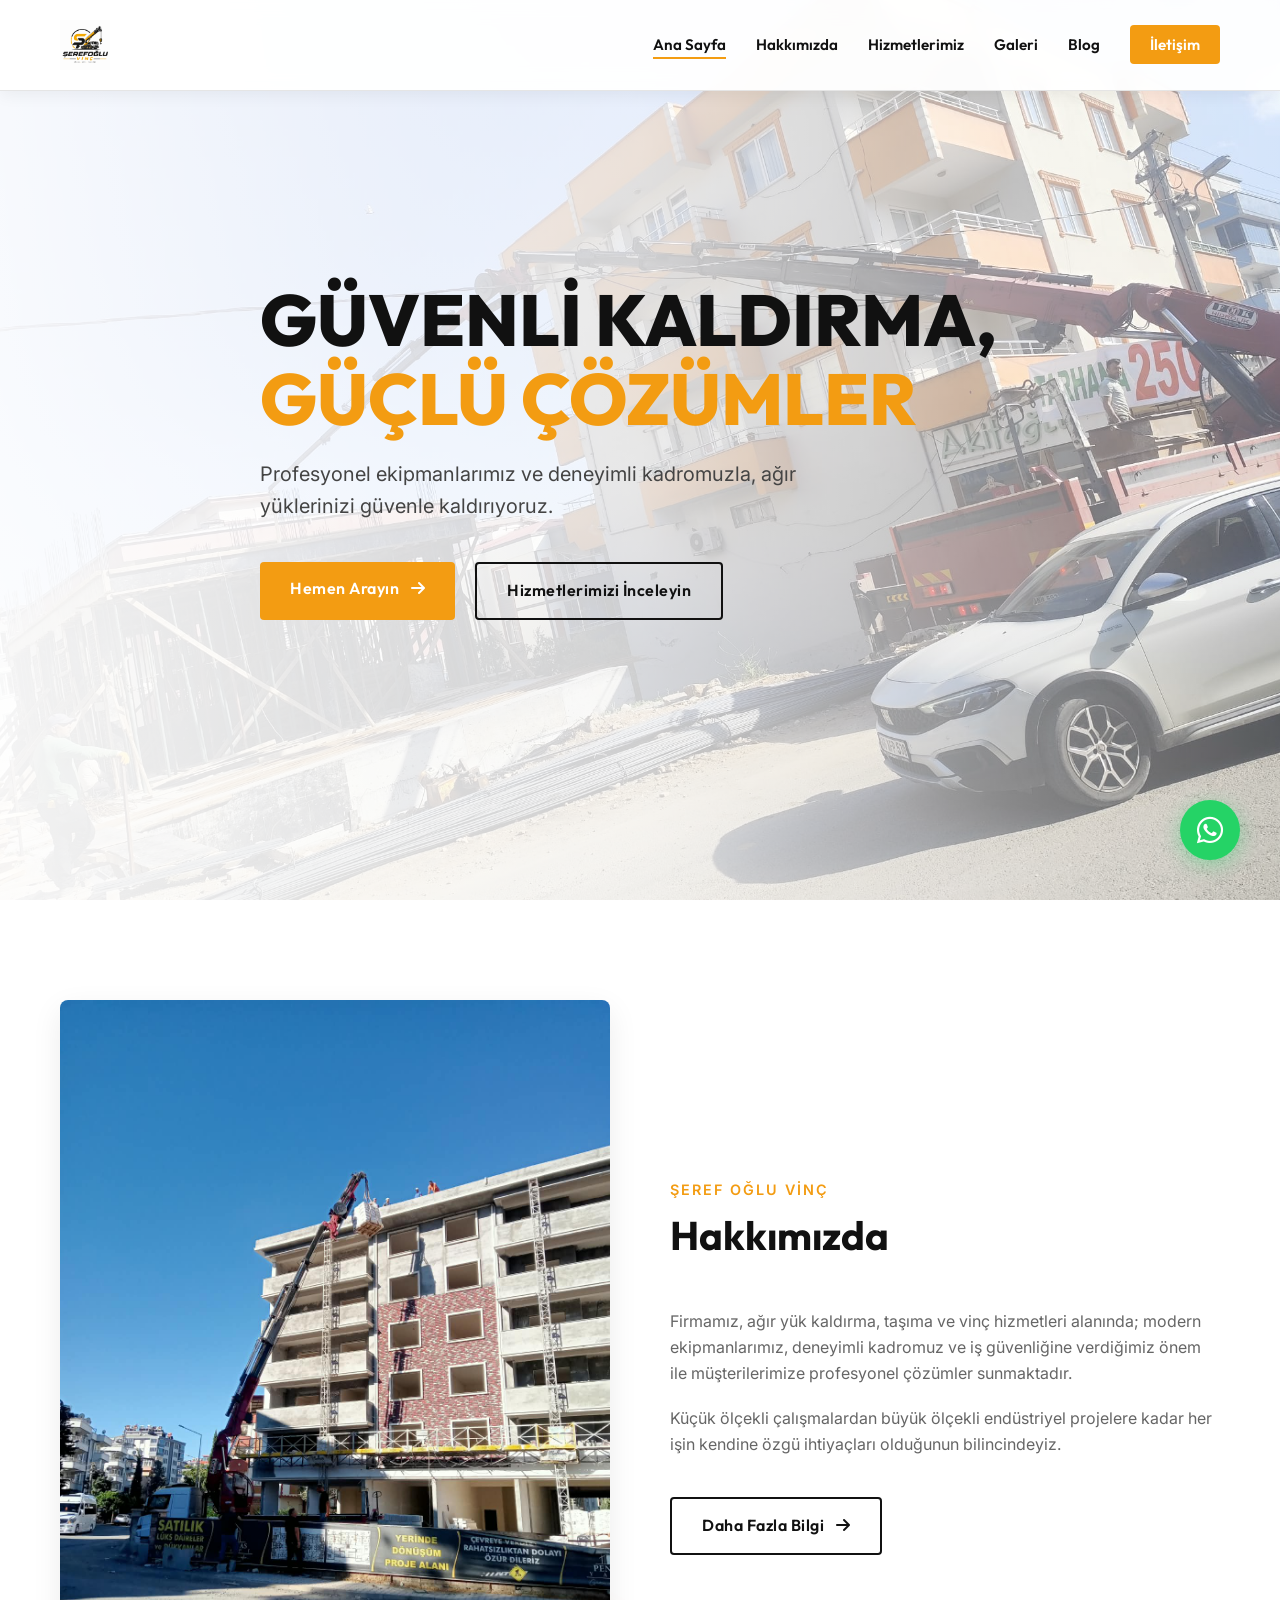
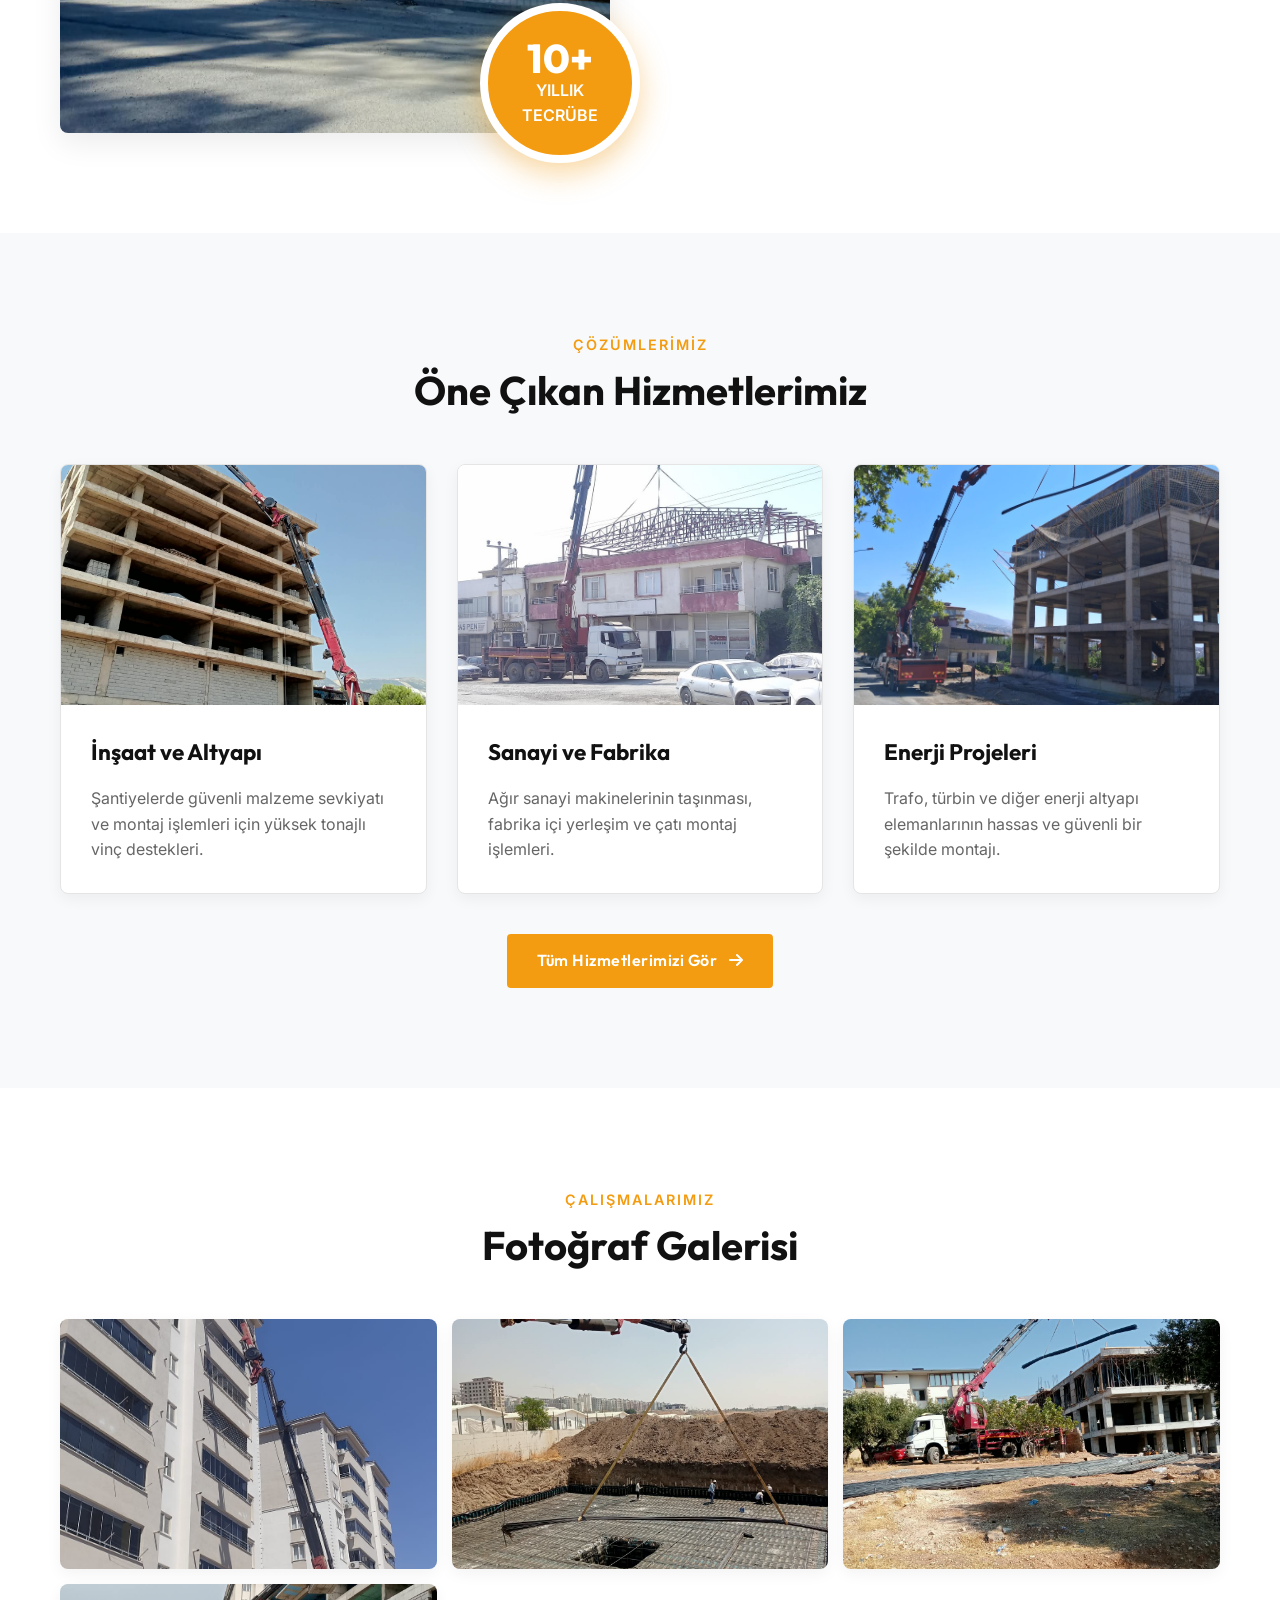
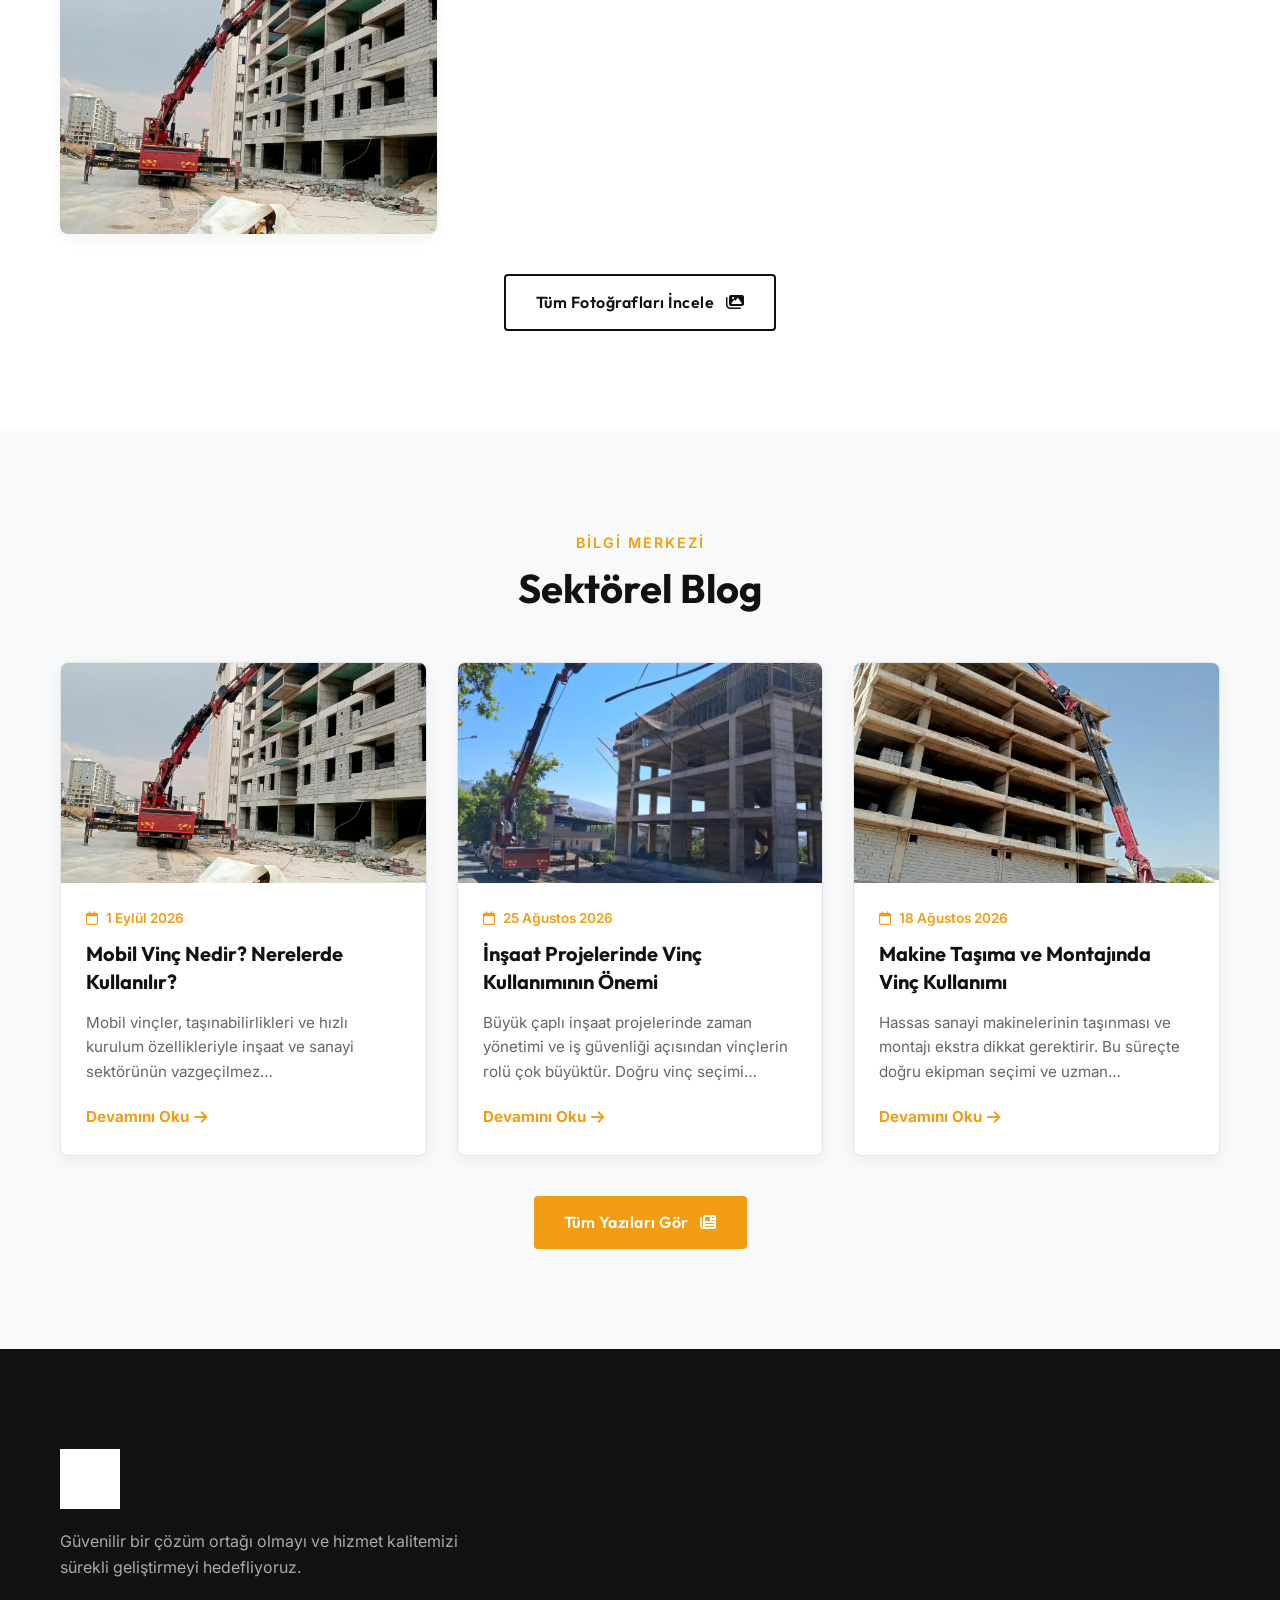
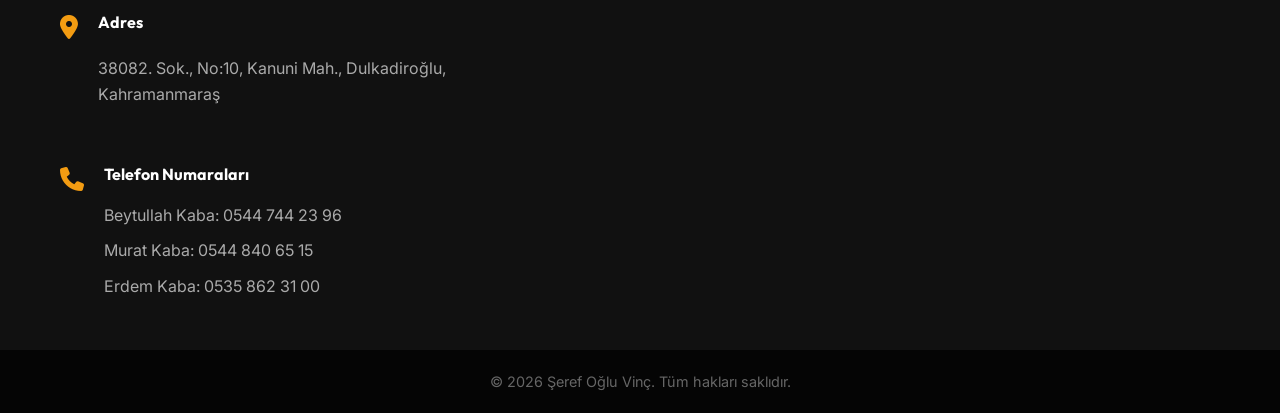
==== index.html @ 1ce7e5e0 "İlk sürüm: Şeref Oğlu Vinç Web Sitesi - Çoklu sayfa, beyaz tema" ====
<!DOCTYPE html>
<html lang="tr">
<head>
    <meta charset="UTF-8">
    <meta name="viewport" content="width=device-width, initial-scale=1.0">
    <title>Şeref Oğlu Vinç | Güvenli Kaldırma, Güçlü Çözümler</title>
    <meta name="description" content="Şeref Oğlu Vinç - Kahramanmaraş'ta profesyonel ağır yük kaldırma, taşıma ve vinç hizmetleri. İş güvenliği odaklı güçlü çözümler.">
    <link rel="icon" type="image/png" href="assets/images/ChatGPT Image 1 Eyl 2026 13_11_20.png">
    
    <!-- Google Fonts -->
    <link rel="preconnect" href="https://fonts.googleapis.com">
    <link rel="preconnect" href="https://fonts.gstatic.com" crossorigin>
    <link href="https://fonts.googleapis.com/css2?family=Inter:wght@300;400;600;700&family=Outfit:wght@400;700;800&display=swap" rel="stylesheet">
    
    <!-- FontAwesome -->
    <link rel="stylesheet" href="https://cdnjs.cloudflare.com/ajax/libs/font-awesome/6.4.0/css/all.min.css">
    
    <!-- Custom CSS -->
    <link rel="stylesheet" href="css/style.css">
</head>
<body>

    <!-- Header / Navbar -->
    <header class="header" id="header">
        <div class="container nav-container">
            <a href="index.html" class="logo">
                <img src="assets/images/ChatGPT Image 1 Eyl 2026 13_11_20.png" alt="Şeref Oğlu Vinç Logo">
            </a>
            <button class="mobile-toggle" id="mobile-toggle">
                <i class="fa-solid fa-bars"></i>
            </button>
            <nav class="nav-menu" id="nav-menu">
                <ul>
                    <li><a href="index.html" class="nav-link active">Ana Sayfa</a></li>
                    <li><a href="hakkimizda.html" class="nav-link">Hakkımızda</a></li>
                    <li><a href="hizmetlerimiz.html" class="nav-link">Hizmetlerimiz</a></li>
                    <li><a href="galeri.html" class="nav-link">Galeri</a></li>
                    <li><a href="blog.html" class="nav-link">Blog</a></li>
                    <li><a href="#contact" class="nav-link btn-contact">İletişim</a></li>
                </ul>
            </nav>
        </div>
    </header>

    <!-- Hero Section -->
    <section class="hero" id="hero">
        <div class="hero-bg"></div>
        <div class="hero-overlay"></div>
        <div class="container hero-content">
            <h1 class="animate-up">Güvenli Kaldırma, <br><span class="text-accent">Güçlü Çözümler</span></h1>
            <p class="animate-up delay-1">Profesyonel ekipmanlarımız ve deneyimli kadromuzla, ağır yüklerinizi güvenle kaldırıyoruz.</p>
            <div class="hero-buttons animate-up delay-2">
                <a href="#contact" class="btn btn-primary">Hemen Arayın <i class="fa-solid fa-arrow-right"></i></a>
                <a href="hizmetlerimiz.html" class="btn btn-secondary">Hizmetlerimizi İnceleyin</a>
            </div>
        </div>
    </section>

    <!-- About Section (Snippet) -->
    <section class="about section" id="about">
        <div class="container">
            <div class="about-grid">
                <div class="about-image-wrapper fade-in-left">
                    <img src="assets/images/WhatsApp Image 2026-09-01 at 13.15.07 (1).jpeg" alt="Vinç Çalışması" class="about-img">
                    <div class="experience-badge">
                        <span class="number">10+</span>
                        <span class="text">Yıllık<br>Tecrübe</span>
                    </div>
                </div>
                <div class="about-text fade-in-right">
                    <div class="section-header">
                        <span class="subtitle">ŞEREF OĞLU VİNÇ</span>
                        <h2>Hakkımızda</h2>
                    </div>
                    <p>Firmamız, ağır yük kaldırma, taşıma ve vinç hizmetleri alanında; modern ekipmanlarımız, deneyimli kadromuz ve iş güvenliğine verdiğimiz önem ile müşterilerimize profesyonel çözümler sunmaktadır.</p>
                    <p>Küçük ölçekli çalışmalardan büyük ölçekli endüstriyel projelere kadar her işin kendine özgü ihtiyaçları olduğunun bilincindeyiz.</p>
                    <a href="hakkimizda.html" class="btn btn-secondary" style="margin-top: 20px;">Daha Fazla Bilgi <i class="fa-solid fa-arrow-right"></i></a>
                </div>
            </div>
        </div>
    </section>

    <!-- Services Section (Snippet) -->
    <section class="services section bg-light-alt" id="services">
        <div class="container">
            <div class="section-header center">
                <span class="subtitle">ÇÖZÜMLERİMİZ</span>
                <h2>Öne Çıkan Hizmetlerimiz</h2>
            </div>
            <div class="services-grid">
                <!-- Service 1 -->
                <div class="service-card">
                    <div class="service-img">
                        <img src="assets/images/WhatsApp Image 2026-09-01 at 13.15.07.jpeg" alt="İnşaat Hizmetleri">
                    </div>
                    <div class="service-content">
                        <h3>İnşaat ve Altyapı</h3>
                        <p>Şantiyelerde güvenli malzeme sevkiyatı ve montaj işlemleri için yüksek tonajlı vinç destekleri.</p>
                    </div>
                </div>
                <!-- Service 2 -->
                <div class="service-card">
                    <div class="service-img">
                        <img src="assets/images/d65ca33d-8e15-410e-8d87-39fa35b7569e.jpg" alt="Sanayi">
                    </div>
                    <div class="service-content">
                        <h3>Sanayi ve Fabrika</h3>
                        <p>Ağır sanayi makinelerinin taşınması, fabrika içi yerleşim ve çatı montaj işlemleri.</p>
                    </div>
                </div>
                <!-- Service 3 -->
                <div class="service-card">
                    <div class="service-img">
                        <img src="assets/images/a5016969-7ba6-4caa-bdf1-477626337e71.jpg" alt="Enerji Projeleri">
                    </div>
                    <div class="service-content">
                        <h3>Enerji Projeleri</h3>
                        <p>Trafo, türbin ve diğer enerji altyapı elemanlarının hassas ve güvenli bir şekilde montajı.</p>
                    </div>
                </div>
            </div>
            <div style="text-align: center; margin-top: 40px;">
                <a href="hizmetlerimiz.html" class="btn btn-primary">Tüm Hizmetlerimizi Gör <i class="fa-solid fa-arrow-right"></i></a>
            </div>
        </div>
    </section>

    <!-- Gallery Section (Snippet) -->
    <section class="gallery section" id="gallery">
        <div class="container">
            <div class="section-header center">
                <span class="subtitle">ÇALIŞMALARIMIZ</span>
                <h2>Fotoğraf Galerisi</h2>
            </div>
            <div class="gallery-grid" id="gallery-grid">
                <!-- 4 Images injected via JS -->
            </div>
            <div style="text-align: center; margin-top: 40px;">
                <a href="galeri.html" class="btn btn-secondary">Tüm Fotoğrafları İncele <i class="fa-solid fa-images"></i></a>
            </div>
        </div>
    </section>

    <!-- Blog Section (Snippet) -->
    <section class="blog section bg-light-alt" id="blog">
        <div class="container">
            <div class="section-header center">
                <span class="subtitle">BİLGİ MERKEZİ</span>
                <h2>Sektörel Blog</h2>
            </div>
            <div class="blog-grid" id="blog-grid">
                <!-- 3 Blog posts injected via JS -->
            </div>
            <div style="text-align: center; margin-top: 40px;">
                <a href="blog.html" class="btn btn-primary">Tüm Yazıları Gör <i class="fa-solid fa-newspaper"></i></a>
            </div>
        </div>
    </section>

    <!-- Contact & Footer -->
    <footer class="footer section" id="contact">
        <div class="container">
            <div class="footer-grid">
                <!-- Info -->
                <div class="footer-info">
                    <div class="footer-logo">
                        <img src="assets/images/ChatGPT Image 1 Eyl 2026 13_11_20.png" alt="Şeref Oğlu Vinç">
                    </div>
                    <p>Güvenilir bir çözüm ortağı olmayı ve hizmet kalitemizi sürekli geliştirmeyi hedefliyoruz.</p>
                    
                    <div class="contact-details">
                        <div class="contact-item">
                            <i class="fa-solid fa-location-dot"></i>
                            <div>
                                <h4>Adres</h4>
                                <p>38082. Sok., No:10, Kanuni Mah., Dulkadiroğlu, Kahramanmaraş</p>
                            </div>
                        </div>
                        <div class="contact-item">
                            <i class="fa-solid fa-phone"></i>
                            <div class="phones">
                                <h4>Telefon Numaraları</h4>
                                <a href="tel:+905447442396">Beytullah Kaba: 0544 744 23 96</a>
                                <a href="tel:+905448406515">Murat Kaba: 0544 840 65 15</a>
                                <a href="tel:+905358623100">Erdem Kaba: 0535 862 31 00</a>
                            </div>
                        </div>
                    </div>
                </div>

                <!-- Map -->
                <div class="footer-map">
                    <iframe 
                        src="https://www.google.com/maps/embed?pb=!1m18!1m12!1m3!1d3184.8875567702816!2d36.9602484!3d37.5878499!2m3!1f0!2f0!3f0!3m2!1i1024!2i768!4f13.1!3m3!1m2!1s0x152ddd672c730dc9%3A0x6e768393fa110756!2sKanuni%2C%2038082.%20Sk.%20No%3A10%2C%2046040%20Kahramanmara%C5%9F%20Merkez%2FKahramanmara%C5%9F!5e0!3m2!1str!2str!4v1693570000000!5m2!1str!2str" 
                        width="100%" 
                        height="300" 
                        style="border:0;" 
                        allowfullscreen="" 
                        loading="lazy" 
                        referrerpolicy="no-referrer-when-downgrade">
                    </iframe>
                </div>
            </div>
        </div>
        <div class="footer-bottom">
            <div class="container">
                <p>&copy; 2026 Şeref Oğlu Vinç. Tüm hakları saklıdır.</p>
            </div>
        </div>
    </footer>

    <!-- Fixed WhatsApp Button -->
    <a href="https://wa.me/905447442396" target="_blank" class="whatsapp-float" title="WhatsApp'tan Ulaşın">
        <i class="fa-brands fa-whatsapp"></i>
    </a>

    <!-- Lightbox Modal -->
    <div id="lightbox" class="lightbox">
        <span class="close-lightbox">&times;</span>
        <img class="lightbox-content" id="lightbox-img">
    </div>

    <script src="js/main.js"></script>
</body>
</html>
---- css/style.css ----
/* ==========================================================================
   CSS Variables & Global Settings (Light Theme)
   ========================================================================== */
:root {
    --primary-color: #f39c12; /* Construction Yellow */
    --primary-hover: #e67e22;
    --secondary-color: #333333;
    --bg-light: #ffffff;
    --bg-light-alt: #f8f9fa;
    --bg-card: #ffffff;
    --text-main: #333333;
    --text-muted: #666666;
    --border-color: #e5e5e5;
    --font-sans: 'Inter', sans-serif;
    --font-heading: 'Outfit', sans-serif;
    --transition: all 0.3s ease-in-out;
    --shadow-sm: 0 5px 15px rgba(0,0,0,0.05);
    --shadow-md: 0 10px 30px rgba(0,0,0,0.08);
}

html {
    scroll-behavior: smooth;
}

* {
    margin: 0;
    padding: 0;
    box-sizing: border-box;
}

body {
    font-family: var(--font-sans);
    background-color: var(--bg-light);
    color: var(--text-main);
    line-height: 1.6;
    overflow-x: hidden;
}

.container {
    width: 100%;
    max-width: 1200px;
    margin: 0 auto;
    padding: 0 20px;
}

a {
    text-decoration: none;
    color: inherit;
    transition: var(--transition);
}

ul {
    list-style: none;
}

img {
    max-width: 100%;
    display: block;
}

.section {
    padding: 100px 0;
}

.bg-light-alt {
    background-color: var(--bg-light-alt);
}

.text-accent {
    color: var(--primary-color);
}

.section-header {
    margin-bottom: 50px;
}

.section-header.center {
    text-align: center;
}

.section-header .subtitle {
    display: block;
    color: var(--primary-color);
    font-weight: 600;
    font-size: 0.9rem;
    letter-spacing: 2px;
    text-transform: uppercase;
    margin-bottom: 10px;
}

.section-header h2 {
    font-family: var(--font-heading);
    font-size: 2.5rem;
    font-weight: 700;
    line-height: 1.2;
    color: #111;
}

.section-header p {
    color: var(--text-muted);
    margin-top: 15px;
    font-size: 1.05rem;
    max-width: 650px;
    margin-left: auto;
    margin-right: auto;
}

/* ==========================================================================
   Buttons
   ========================================================================== */
.btn {
    display: inline-block;
    padding: 14px 30px;
    font-weight: 600;
    border-radius: 4px;
    transition: var(--transition);
    cursor: pointer;
    font-family: var(--font-heading);
    letter-spacing: 0.5px;
}

.btn i {
    margin-left: 8px;
}

.btn-primary {
    background-color: var(--primary-color);
    color: #fff;
}

.btn-primary:hover {
    background-color: var(--primary-hover);
    transform: translateY(-3px);
    box-shadow: 0 10px 20px rgba(243, 156, 18, 0.3);
}

.btn-secondary {
    background-color: transparent;
    color: #111;
    border: 2px solid #111;
}

.btn-secondary:hover {
    background-color: #111;
    color: #fff;
    transform: translateY(-3px);
}

/* ==========================================================================
   Header & Navbar
   ========================================================================== */
.header {
    position: fixed;
    top: 0;
    left: 0;
    width: 100%;
    z-index: 1000;
    padding: 20px 0;
    transition: var(--transition);
    background: rgba(255, 255, 255, 0.95);
    backdrop-filter: blur(10px);
    border-bottom: 1px solid var(--border-color);
    box-shadow: var(--shadow-sm);
}

.header.scrolled {
    padding: 10px 0;
    box-shadow: var(--shadow-md);
}

.nav-container {
    display: flex;
    justify-content: space-between;
    align-items: center;
}

.logo img {
    height: 50px;
    transition: var(--transition);
}

.header.scrolled .logo img {
    height: 40px;
}

.nav-menu ul {
    display: flex;
    align-items: center;
    gap: 30px;
}

.nav-link {
    font-family: var(--font-heading);
    font-weight: 600;
    font-size: 0.95rem;
    position: relative;
    padding: 5px 0;
    color: #111;
}

.nav-link::after {
    content: '';
    position: absolute;
    bottom: 0;
    left: 0;
    width: 0;
    height: 2px;
    background-color: var(--primary-color);
    transition: var(--transition);
}

.nav-link:hover::after, .nav-link.active::after {
    width: 100%;
}

.nav-link:hover {
    color: var(--primary-color);
}

.btn-contact {
    background-color: var(--primary-color);
    color: #fff !important;
    padding: 10px 20px;
    border-radius: 4px;
}

.btn-contact::after {
    display: none;
}

.btn-contact:hover {
    background-color: var(--primary-hover);
}

.mobile-toggle {
    display: none;
    background: none;
    border: none;
    color: #111;
    font-size: 1.5rem;
    cursor: pointer;
}

/* ==========================================================================
   Page Header (For Inner Pages)
   ========================================================================== */
.page-header {
    padding: 150px 0 80px;
    background-color: var(--bg-light-alt);
    text-align: center;
    border-bottom: 1px solid var(--border-color);
}

.page-header h1 {
    font-family: var(--font-heading);
    font-size: 3rem;
    color: #111;
    margin-bottom: 10px;
}

.breadcrumb {
    color: var(--text-muted);
    font-size: 0.95rem;
}

.breadcrumb a {
    color: var(--primary-color);
    font-weight: 600;
}

/* ==========================================================================
   Hero Section
   ========================================================================== */
.hero {
    position: relative;
    height: 100vh;
    min-height: 600px;
    display: flex;
    align-items: center;
    overflow: hidden;
}

.hero-bg {
    position: absolute;
    top: 0;
    left: 0;
    width: 100%;
    height: 100%;
    background-image: url('../assets/images/f9190da4-f486-4fc9-a890-6c5baa17ad2f.jpg');
    background-size: cover;
    background-position: center;
    z-index: 1;
    transform: scale(1.05);
    animation: slowZoom 20s infinite alternate;
}

@keyframes slowZoom {
    0% { transform: scale(1.05); }
    100% { transform: scale(1.15); }
}

.hero-overlay {
    position: absolute;
    top: 0;
    left: 0;
    width: 100%;
    height: 100%;
    background: linear-gradient(90deg, rgba(255,255,255,0.95) 0%, rgba(255,255,255,0.8) 50%, rgba(255,255,255,0.3) 100%);
    z-index: 2;
}

.hero-content {
    position: relative;
    z-index: 3;
    max-width: 800px;
}

.hero h1 {
    font-family: var(--font-heading);
    font-size: 4.5rem;
    font-weight: 800;
    line-height: 1.1;
    margin-bottom: 20px;
    text-transform: uppercase;
    color: #111;
}

.hero p {
    font-size: 1.25rem;
    color: #444;
    margin-bottom: 40px;
    max-width: 600px;
}

.hero-buttons {
    display: flex;
    gap: 20px;
}

/* Animations */
.animate-up {
    opacity: 0;
    transform: translateY(30px);
    animation: fadeUp 0.8s forwards;
}

.delay-1 { animation-delay: 0.2s; }
.delay-2 { animation-delay: 0.4s; }

@keyframes fadeUp {
    to {
        opacity: 1;
        transform: translateY(0);
    }
}

/* ==========================================================================
   About Section
   ========================================================================== */
.about-grid {
    display: grid;
    grid-template-columns: 1fr 1fr;
    gap: 60px;
    align-items: center;
}

.about-image-wrapper {
    position: relative;
}

.about-img {
    border-radius: 8px;
    box-shadow: var(--shadow-md);
}

.experience-badge {
    position: absolute;
    bottom: -30px;
    right: -30px;
    background-color: var(--primary-color);
    color: #fff;
    width: 160px;
    height: 160px;
    border-radius: 50%;
    display: flex;
    flex-direction: column;
    justify-content: center;
    align-items: center;
    text-align: center;
    box-shadow: 0 10px 30px rgba(243, 156, 18, 0.4);
    border: 8px solid var(--bg-light);
}

.experience-badge .number {
    font-family: var(--font-heading);
    font-size: 2.5rem;
    font-weight: 800;
    line-height: 1;
}

.experience-badge .text {
    font-weight: 600;
    font-size: 1rem;
    text-transform: uppercase;
}

.about-text p {
    color: var(--text-muted);
    margin-bottom: 20px;
}

.mission-quote {
    background-color: var(--bg-light-alt);
    padding: 30px;
    border-left: 4px solid var(--primary-color);
    border-radius: 4px;
    margin-top: 30px;
    position: relative;
}

.mission-quote i {
    color: var(--primary-color);
    font-size: 2rem;
    opacity: 0.2;
    position: absolute;
    top: 20px;
    right: 30px;
}

.mission-quote p {
    color: var(--text-main);
    font-style: italic;
    margin: 0;
}

/* ==========================================================================
   Why Us Section
   ========================================================================== */
.features-grid {
    display: grid;
    grid-template-columns: repeat(auto-fit, minmax(250px, 1fr));
    gap: 30px;
    margin-top: 50px;
}

.feature-card {
    background-color: var(--bg-card);
    padding: 40px 30px;
    border-radius: 8px;
    text-align: center;
    transition: var(--transition);
    border: 1px solid var(--border-color);
    position: relative;
    overflow: hidden;
    box-shadow: var(--shadow-sm);
}

.feature-card::before {
    content: '';
    position: absolute;
    top: 0;
    left: 0;
    width: 100%;
    height: 4px;
    background-color: var(--primary-color);
    transform: scaleX(0);
    transition: var(--transition);
    transform-origin: left;
}

.feature-card:hover {
    transform: translateY(-10px);
    box-shadow: var(--shadow-md);
    border-color: transparent;
}

.feature-card:hover::before {
    transform: scaleX(1);
}

.feature-card .icon-box {
    width: 70px;
    height: 70px;
    background-color: rgba(243, 156, 18, 0.1);
    color: var(--primary-color);
    border-radius: 50%;
    display: flex;
    justify-content: center;
    align-items: center;
    font-size: 2rem;
    margin: 0 auto 20px;
    transition: var(--transition);
}

.feature-card:hover .icon-box {
    background-color: var(--primary-color);
    color: #fff;
}

.feature-card h3 {
    font-family: var(--font-heading);
    margin-bottom: 15px;
    font-size: 1.3rem;
    color: #111;
}

.feature-card p {
    color: var(--text-muted);
    font-size: 0.95rem;
}

/* ==========================================================================
   Services Section
   ========================================================================== */
.services-grid {
    display: grid;
    grid-template-columns: repeat(auto-fit, minmax(320px, 1fr));
    gap: 30px;
}

.service-card {
    background-color: var(--bg-card);
    border-radius: 8px;
    overflow: hidden;
    transition: var(--transition);
    box-shadow: var(--shadow-sm);
    border: 1px solid var(--border-color);
}

.service-card:hover {
    transform: translateY(-10px);
    box-shadow: var(--shadow-md);
    border-color: var(--primary-color);
}

.service-img {
    height: 240px;
    overflow: hidden;
}

.service-img img {
    width: 100%;
    height: 100%;
    object-fit: cover;
    transition: transform 0.5s ease;
}

.service-card:hover .service-img img {
    transform: scale(1.1);
}

.service-content {
    padding: 30px;
}

.service-content h3 {
    font-family: var(--font-heading);
    font-size: 1.4rem;
    margin-bottom: 15px;
    color: #111;
}

.service-content p {
    color: var(--text-muted);
}

/* ==========================================================================
   Gallery Section
   ========================================================================== */
.gallery-grid {
    display: grid;
    grid-template-columns: repeat(auto-fill, minmax(280px, 1fr));
    gap: 15px;
}

.gallery-item {
    position: relative;
    overflow: hidden;
    border-radius: 8px;
    height: 250px;
    cursor: pointer;
    box-shadow: var(--shadow-sm);
}

.gallery-item img {
    width: 100%;
    height: 100%;
    object-fit: cover;
    transition: transform 0.5s ease;
}

.gallery-item::after {
    content: '\f00e';
    font-family: "Font Awesome 6 Free";
    font-weight: 900;
    position: absolute;
    top: 50%;
    left: 50%;
    transform: translate(-50%, -50%) scale(0);
    color: #fff;
    font-size: 2rem;
    z-index: 2;
    transition: var(--transition);
}

.gallery-overlay {
    position: absolute;
    top: 0;
    left: 0;
    width: 100%;
    height: 100%;
    background: rgba(243, 156, 18, 0.8);
    opacity: 0;
    transition: var(--transition);
    z-index: 1;
}

.gallery-item:hover img {
    transform: scale(1.1);
}

.gallery-item:hover .gallery-overlay {
    opacity: 1;
}

.gallery-item:hover::after {
    transform: translate(-50%, -50%) scale(1);
}

/* Lightbox Modal */
.lightbox {
    display: none;
    position: fixed;
    z-index: 9999;
    padding-top: 60px;
    left: 0;
    top: 0;
    width: 100%;
    height: 100%;
    overflow: auto;
    background-color: rgba(0,0,0,0.9);
    backdrop-filter: blur(5px);
}

.lightbox-content {
    margin: auto;
    display: block;
    max-width: 90%;
    max-height: 80vh;
    border-radius: 4px;
    box-shadow: 0 0 50px rgba(0,0,0,0.8);
    animation: zoomIn 0.3s;
}

@keyframes zoomIn {
    from {transform:scale(0.8); opacity:0}
    to {transform:scale(1); opacity:1}
}

.close-lightbox {
    position: absolute;
    top: 30px;
    right: 40px;
    color: #f1f1f1;
    font-size: 40px;
    font-weight: bold;
    cursor: pointer;
    transition: 0.3s;
}

.close-lightbox:hover {
    color: var(--primary-color);
}

/* ==========================================================================
   Blog Section
   ========================================================================== */
.blog-grid {
    display: grid;
    grid-template-columns: repeat(auto-fit, minmax(320px, 1fr));
    gap: 30px;
}

.blog-card {
    background-color: var(--bg-card);
    border-radius: 8px;
    overflow: hidden;
    transition: var(--transition);
    border: 1px solid var(--border-color);
    box-shadow: var(--shadow-sm);
}

.blog-card:hover {
    transform: translateY(-5px);
    border-color: var(--primary-color);
    box-shadow: var(--shadow-md);
}

.blog-img {
    height: 220px;
    overflow: hidden;
}

.blog-img img {
    width: 100%;
    height: 100%;
    object-fit: cover;
    transition: transform 0.5s ease;
}

.blog-card:hover .blog-img img {
    transform: scale(1.05);
}

.blog-content {
    padding: 25px;
}

.blog-meta {
    font-size: 0.85rem;
    color: var(--primary-color);
    margin-bottom: 10px;
    display: flex;
    gap: 15px;
    font-weight: 600;
}

.blog-meta span i {
    margin-right: 5px;
}

.blog-title {
    font-family: var(--font-heading);
    font-size: 1.25rem;
    margin-bottom: 15px;
    color: #111;
    line-height: 1.4;
    transition: var(--transition);
}

.blog-title:hover {
    color: var(--primary-color);
}

.blog-excerpt {
    color: var(--text-muted);
    font-size: 0.95rem;
    margin-bottom: 20px;
    display: -webkit-box;
    -webkit-line-clamp: 3;
    -webkit-box-orient: vertical;
    overflow: hidden;
}

.read-more {
    color: var(--primary-color);
    font-weight: 700;
    font-size: 0.95rem;
    display: inline-flex;
    align-items: center;
    gap: 5px;
    transition: var(--transition);
}

.read-more i {
    transition: transform 0.3s ease;
}

.read-more:hover i {
    transform: translateX(5px);
}

/* Blog Detail Page */
.blog-detail-content {
    max-width: 800px;
    margin: 0 auto;
}

.blog-detail-meta {
    display: flex;
    gap: 20px;
    color: var(--text-muted);
    font-weight: 600;
    margin-bottom: 30px;
    padding-bottom: 20px;
    border-bottom: 1px solid var(--border-color);
}

.blog-detail-meta i {
    color: var(--primary-color);
    margin-right: 5px;
}

.blog-detail-image {
    width: 100%;
    border-radius: 8px;
    margin-bottom: 40px;
    box-shadow: var(--shadow-md);
}

.blog-detail-body h2, .blog-detail-body h3 {
    font-family: var(--font-heading);
    color: #111;
    margin: 30px 0 15px;
}

.blog-detail-body p {
    margin-bottom: 20px;
    font-size: 1.05rem;
    line-height: 1.8;
}

.blog-detail-body img {
    border-radius: 8px;
    margin: 30px 0;
    max-height: 500px;
    width: 100%;
    object-fit: cover;
    box-shadow: var(--shadow-sm);
}

.back-link {
    display: inline-flex;
    align-items: center;
    gap: 8px;
    color: var(--primary-color);
    font-weight: 700;
    margin-bottom: 30px;
    font-size: 1rem;
    transition: var(--transition);
}

.back-link i {
    transition: transform 0.3s ease;
}

.back-link:hover {
    color: var(--primary-hover);
}

.back-link:hover i {
    transform: translateX(-5px);
}

/* ==========================================================================
   Footer & Contact
   ========================================================================== */
.footer {
    background-color: #111;
    color: #f5f5f5;
    padding-bottom: 0;
}

.footer-grid {
    display: grid;
    grid-template-columns: 1fr 1fr;
    gap: 50px;
    margin-bottom: 50px;
}

.footer-logo img {
    filter: brightness(0) invert(1);
    height: 60px;
}

.footer-info p {
    color: #aaa;
    margin: 20px 0 30px;
    max-width: 400px;
}

.contact-details {
    display: flex;
    flex-direction: column;
    gap: 25px;
}

.contact-item {
    display: flex;
    gap: 20px;
}

.contact-item i {
    font-size: 1.5rem;
    color: var(--primary-color);
    margin-top: 5px;
}

.contact-item h4 {
    font-family: var(--font-heading);
    margin-bottom: 5px;
    color: #fff;
}

.contact-item p, .contact-item a {
    color: #aaa;
}

.phones {
    display: flex;
    flex-direction: column;
    gap: 10px;
}

.phones a:hover {
    color: var(--primary-color);
}

.footer-map iframe {
    border-radius: 8px;
    /* Removed the dark filter for the map to look standard or left it if desired */
    filter: invert(90%) hue-rotate(180deg) brightness(80%) contrast(120%);
}

.footer-bottom {
    background-color: #050505;
    padding: 20px 0;
    text-align: center;
    color: #666;
    font-size: 0.9rem;
}

/* WhatsApp Float */
.whatsapp-float {
    position: fixed;
    bottom: 40px;
    right: 40px;
    background-color: #25d366;
    color: white;
    width: 60px;
    height: 60px;
    border-radius: 50px;
    text-align: center;
    font-size: 30px;
    box-shadow: 0px 5px 20px rgba(37, 211, 102, 0.4);
    z-index: 1000;
    display: flex;
    justify-content: center;
    align-items: center;
    transition: var(--transition);
}

.whatsapp-float:hover {
    transform: scale(1.1);
    color: white;
}

/* ==========================================================================
   Responsive
   ========================================================================== */
@media (max-width: 992px) {
    .about-grid, .footer-grid {
        grid-template-columns: 1fr;
    }
    
    .about-image-wrapper {
        margin-bottom: 40px;
    }
    
    .experience-badge {
        width: 120px;
        height: 120px;
        right: 0;
    }
    
    .experience-badge .number {
        font-size: 2rem;
    }
    
    .hero h1 {
        font-size: 3.5rem;
    }
    
    .page-header {
        padding: 120px 0 60px;
    }
}

@media (max-width: 768px) {
    .mobile-toggle {
        display: block;
    }
    
    .nav-menu {
        position: fixed;
        top: 70px;
        left: -100%;
        width: 100%;
        height: calc(100vh - 70px);
        background-color: var(--bg-light);
        transition: 0.4s ease;
        padding: 40px 20px;
        border-top: 1px solid var(--border-color);
        box-shadow: var(--shadow-md);
    }
    
    .nav-menu.active {
        left: 0;
    }
    
    .nav-menu ul {
        flex-direction: column;
        align-items: flex-start;
        gap: 20px;
    }
    
    .hero h1 {
        font-size: 2.5rem;
    }
    
    .hero-buttons {
        flex-direction: column;
    }
    
    .section {
        padding: 60px 0;
    }
    
    .footer-map iframe {
        height: 300px;
    }
}
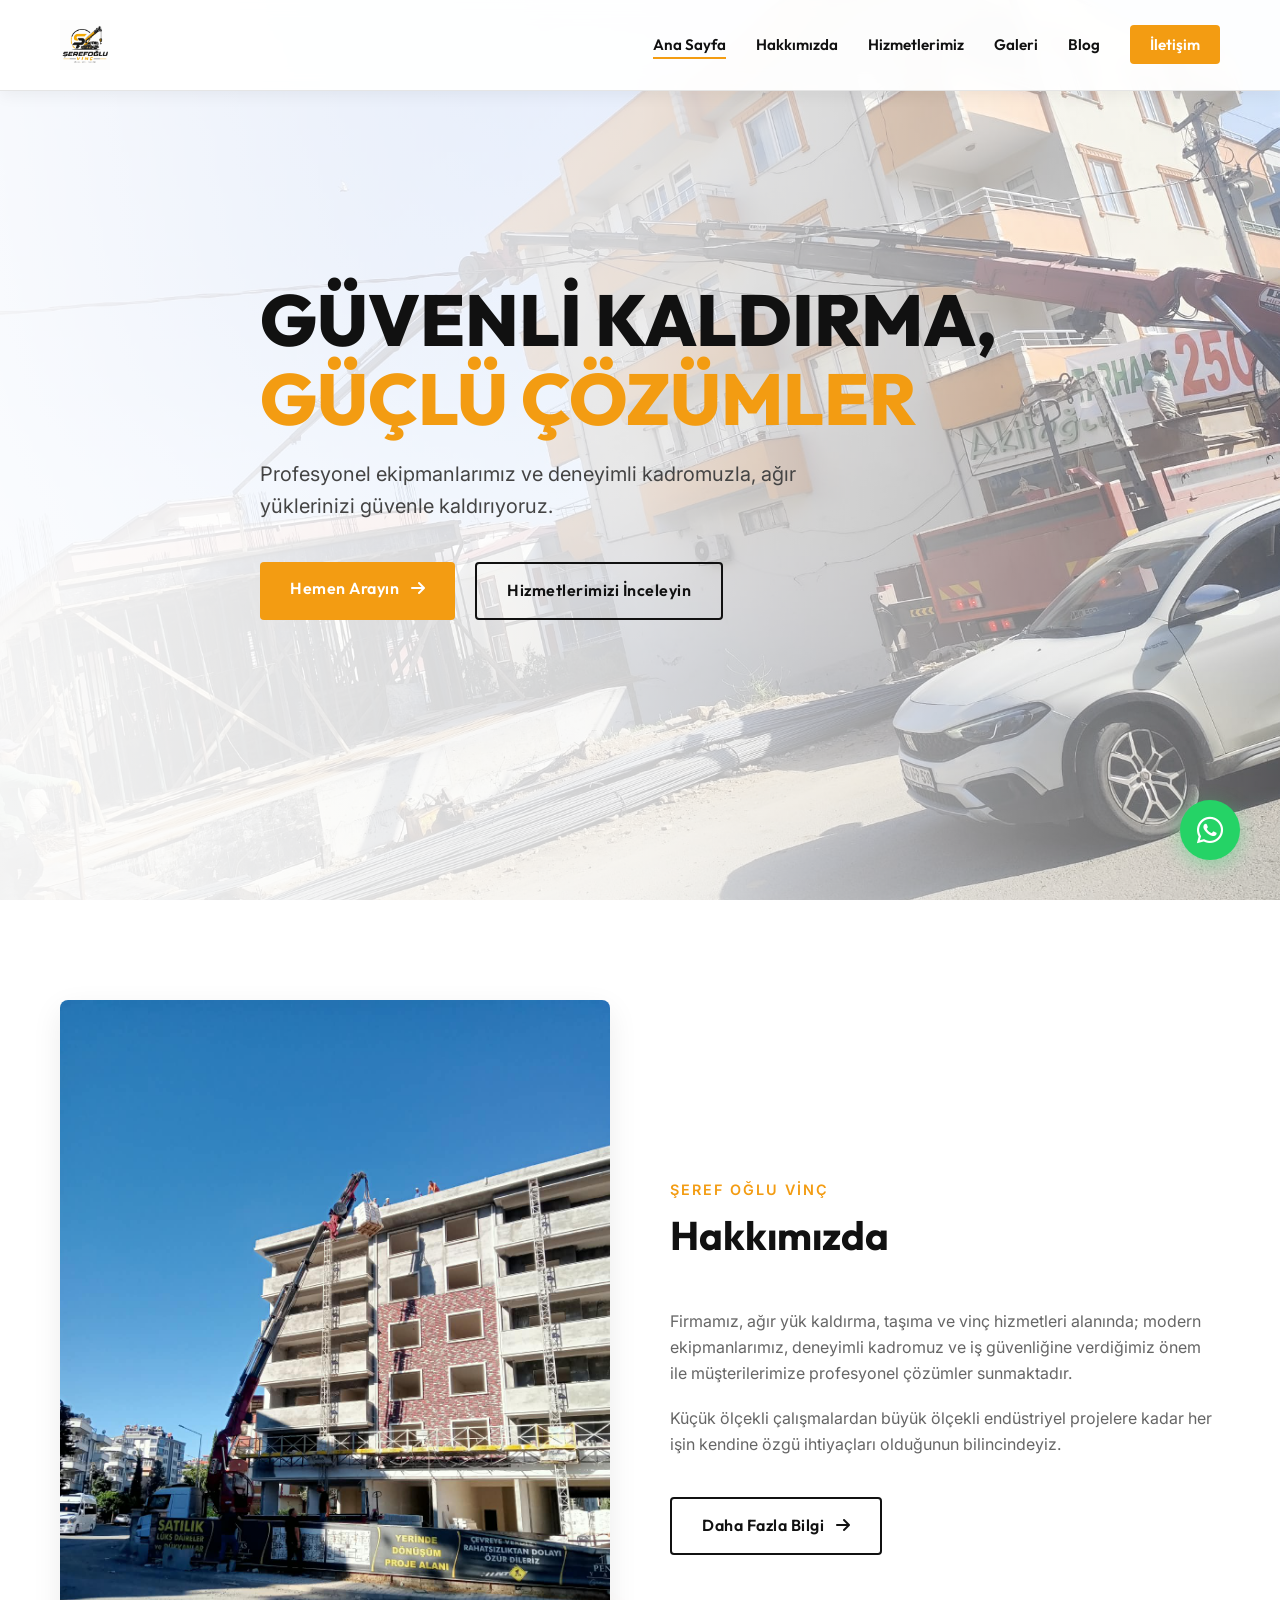
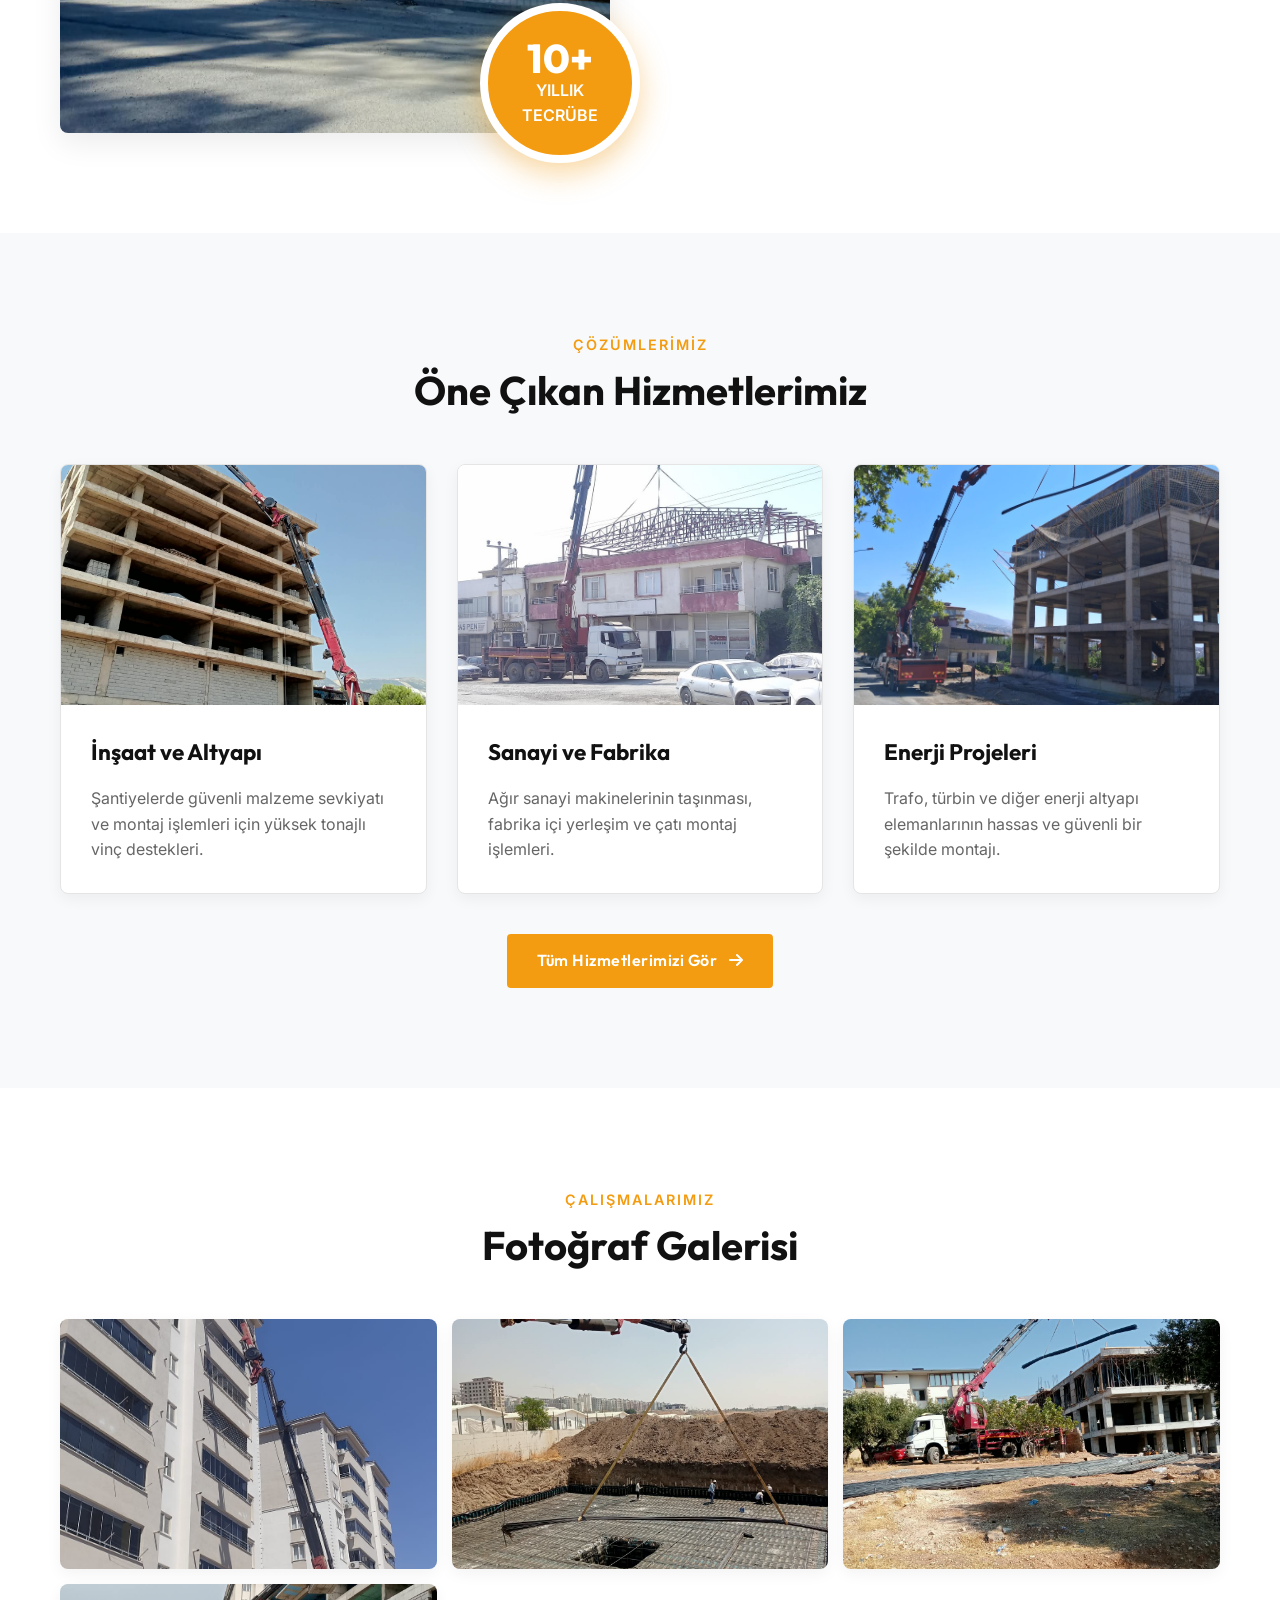
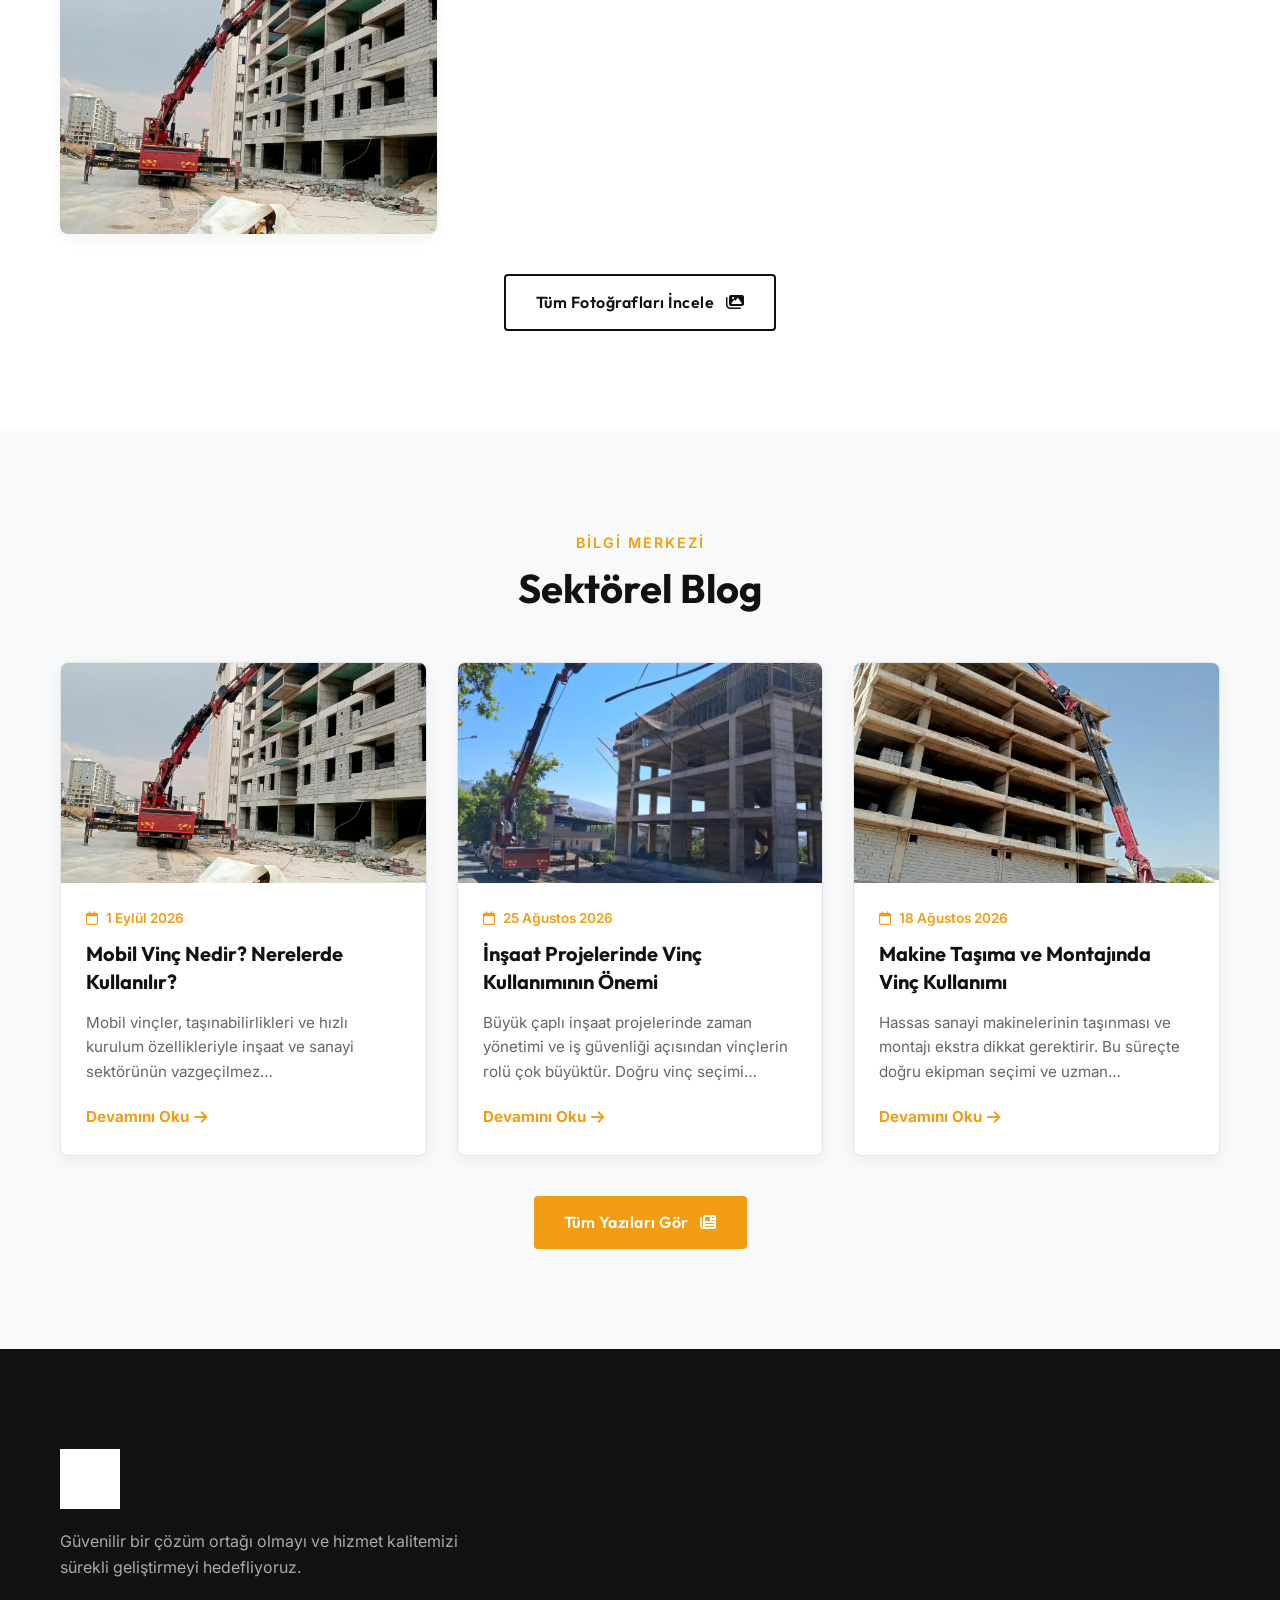
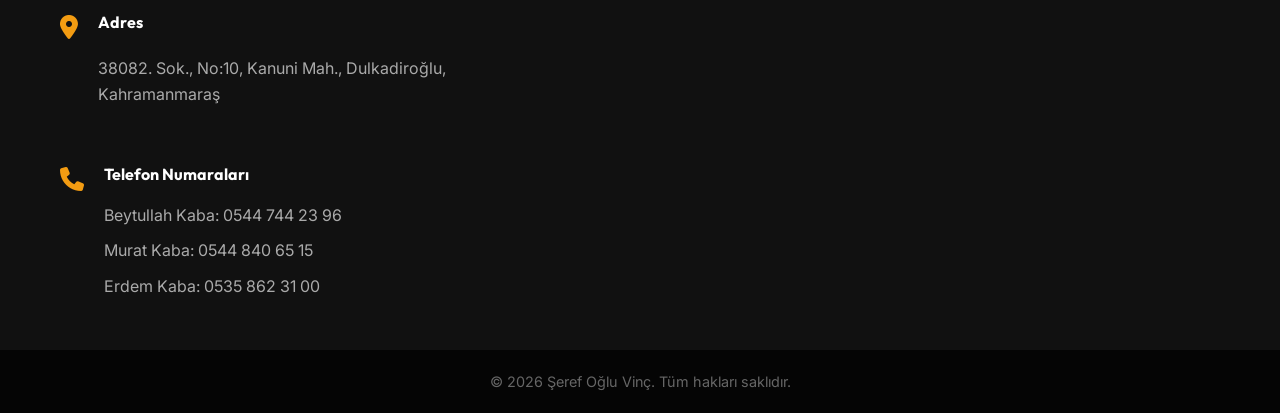
==== commit 2e3ddf4d: "Hero bölümüne fotoğraf slide gösterisi eklendi (5 fotoğraf, 5sn aralık, Ken Burns efekti)" ====
--- a/index.html
+++ b/index.html
@@ -44,7 +44,13 @@
 
     <!-- Hero Section -->
     <section class="hero" id="hero">
-        <div class="hero-bg"></div>
+        <div class="hero-slider">
+            <div class="hero-slide active" style="background-image: url('assets/images/f9190da4-f486-4fc9-a890-6c5baa17ad2f.jpg')"></div>
+            <div class="hero-slide" style="background-image: url('assets/images/a5016969-7ba6-4caa-bdf1-477626337e71.jpg')"></div>
+            <div class="hero-slide" style="background-image: url('assets/images/d65ca33d-8e15-410e-8d87-39fa35b7569e.jpg')"></div>
+            <div class="hero-slide" style="background-image: url('assets/images/WhatsApp Image 2026-09-01 at 13.14.57 (2).jpeg')"></div>
+            <div class="hero-slide" style="background-image: url('assets/images/WhatsApp Image 2026-09-01 at 13.15.07 (2).jpeg')"></div>
+        </div>
         <div class="hero-overlay"></div>
         <div class="container hero-content">
             <h1 class="animate-up">Güvenli Kaldırma, <br><span class="text-accent">Güçlü Çözümler</span></h1>
@@ -55,6 +61,7 @@
             </div>
         </div>
     </section>
+
 
     <!-- About Section (Snippet) -->
     <section class="about section" id="about">
--- a/css/style.css
+++ b/css/style.css
@@ -280,24 +280,33 @@
     overflow: hidden;
 }
 
-.hero-bg {
+.hero-slider {
     position: absolute;
     top: 0;
     left: 0;
     width: 100%;
     height: 100%;
-    background-image: url('../assets/images/f9190da4-f486-4fc9-a890-6c5baa17ad2f.jpg');
+    z-index: 1;
+}
+
+.hero-slide {
+    position: absolute;
+    top: 0;
+    left: 0;
+    width: 100%;
+    height: 100%;
     background-size: cover;
     background-position: center;
-    z-index: 1;
+    opacity: 0;
     transform: scale(1.05);
-    animation: slowZoom 20s infinite alternate;
-}
-
-@keyframes slowZoom {
-    0% { transform: scale(1.05); }
-    100% { transform: scale(1.15); }
-}
+    transition: opacity 1.2s ease-in-out, transform 6s ease-out;
+}
+
+.hero-slide.active {
+    opacity: 1;
+    transform: scale(1.15);
+}
+
 
 .hero-overlay {
     position: absolute;
@@ -948,6 +957,8 @@
 /* ==========================================================================
    Responsive
    ========================================================================== */
+
+/* Tablet */
 @media (max-width: 992px) {
     .about-grid, .footer-grid {
         grid-template-columns: 1fr;
@@ -958,38 +969,75 @@
     }
     
     .experience-badge {
-        width: 120px;
-        height: 120px;
-        right: 0;
+        width: 110px;
+        height: 110px;
+        right: 10px;
+        bottom: -20px;
     }
     
     .experience-badge .number {
-        font-size: 2rem;
+        font-size: 1.8rem;
+    }
+
+    .experience-badge .text {
+        font-size: 0.8rem;
     }
     
     .hero h1 {
-        font-size: 3.5rem;
+        font-size: 3rem;
+    }
+
+    .hero p {
+        font-size: 1.1rem;
     }
     
     .page-header {
-        padding: 120px 0 60px;
-    }
-}
-
+        padding: 120px 0 50px;
+    }
+
+    .page-header h1 {
+        font-size: 2.2rem;
+    }
+
+    .section-header h2 {
+        font-size: 2rem;
+    }
+
+    .services-grid {
+        grid-template-columns: repeat(auto-fit, minmax(280px, 1fr));
+        gap: 20px;
+    }
+
+    .blog-grid {
+        grid-template-columns: repeat(auto-fit, minmax(280px, 1fr));
+        gap: 20px;
+    }
+
+    .features-grid {
+        grid-template-columns: repeat(2, 1fr);
+        gap: 20px;
+    }
+}
+
+/* Mobile */
 @media (max-width: 768px) {
+    .container {
+        padding: 0 15px;
+    }
+
     .mobile-toggle {
         display: block;
     }
     
     .nav-menu {
         position: fixed;
-        top: 70px;
+        top: 65px;
         left: -100%;
         width: 100%;
-        height: calc(100vh - 70px);
+        height: calc(100vh - 65px);
         background-color: var(--bg-light);
         transition: 0.4s ease;
-        padding: 40px 20px;
+        padding: 30px 20px;
         border-top: 1px solid var(--border-color);
         box-shadow: var(--shadow-md);
     }
@@ -1001,22 +1049,391 @@
     .nav-menu ul {
         flex-direction: column;
         align-items: flex-start;
-        gap: 20px;
-    }
-    
+        gap: 15px;
+    }
+
+    .nav-link {
+        font-size: 0.9rem;
+    }
+
+    .logo img {
+        height: 38px;
+    }
+
+    .header.scrolled .logo img {
+        height: 32px;
+    }
+
+    .header {
+        padding: 12px 0;
+    }
+
+    .header.scrolled {
+        padding: 8px 0;
+    }
+
+    /* Hero */
+    .hero {
+        min-height: 500px;
+    }
+
     .hero h1 {
-        font-size: 2.5rem;
-    }
-    
+        font-size: 2rem;
+        margin-bottom: 15px;
+    }
+
+    .hero p {
+        font-size: 0.95rem;
+        margin-bottom: 25px;
+    }
+
     .hero-buttons {
         flex-direction: column;
-    }
-    
+        gap: 12px;
+    }
+
+    .btn {
+        padding: 12px 22px;
+        font-size: 0.85rem;
+    }
+
+    /* Sections */
     .section {
-        padding: 60px 0;
-    }
-    
+        padding: 50px 0;
+    }
+
+    .section-header {
+        margin-bottom: 30px;
+    }
+
+    .section-header .subtitle {
+        font-size: 0.75rem;
+        letter-spacing: 1.5px;
+    }
+
+    .section-header h2 {
+        font-size: 1.6rem;
+    }
+
+    .section-header p {
+        font-size: 0.9rem;
+    }
+
+    /* Page Header */
+    .page-header {
+        padding: 100px 0 40px;
+    }
+
+    .page-header h1 {
+        font-size: 1.8rem;
+    }
+
+    .breadcrumb {
+        font-size: 0.85rem;
+    }
+
+    /* About */
+    .about-grid {
+        gap: 30px;
+    }
+
+    .about-text p {
+        font-size: 0.9rem;
+    }
+
+    .mission-quote {
+        padding: 20px;
+    }
+
+    .mission-quote p {
+        font-size: 0.9rem;
+    }
+
+    .experience-badge {
+        width: 90px;
+        height: 90px;
+        right: 5px;
+        bottom: -15px;
+        border-width: 5px;
+    }
+
+    .experience-badge .number {
+        font-size: 1.5rem;
+    }
+
+    .experience-badge .text {
+        font-size: 0.65rem;
+    }
+
+    /* Features */
+    .features-grid {
+        grid-template-columns: 1fr 1fr;
+        gap: 12px;
+        margin-top: 30px;
+    }
+
+    .feature-card {
+        padding: 25px 15px;
+    }
+
+    .feature-card .icon-box {
+        width: 50px;
+        height: 50px;
+        font-size: 1.3rem;
+        margin-bottom: 12px;
+    }
+
+    .feature-card h3 {
+        font-size: 0.95rem;
+        margin-bottom: 8px;
+    }
+
+    .feature-card p {
+        font-size: 0.8rem;
+    }
+
+    /* Services */
+    .services-grid {
+        grid-template-columns: 1fr;
+        gap: 15px;
+    }
+
+    .service-img {
+        height: 180px;
+    }
+
+    .service-content {
+        padding: 20px;
+    }
+
+    .service-content h3 {
+        font-size: 1.15rem;
+        margin-bottom: 8px;
+    }
+
+    .service-content p {
+        font-size: 0.85rem;
+    }
+
+    /* Gallery */
+    .gallery-grid {
+        grid-template-columns: repeat(2, 1fr);
+        gap: 8px;
+    }
+
+    .gallery-item {
+        height: 150px;
+        border-radius: 6px;
+    }
+
+    /* Blog */
+    .blog-grid {
+        grid-template-columns: 1fr;
+        gap: 15px;
+    }
+
+    .blog-img {
+        height: 170px;
+    }
+
+    .blog-content {
+        padding: 18px;
+    }
+
+    .blog-meta {
+        font-size: 0.75rem;
+    }
+
+    .blog-title {
+        font-size: 1.05rem;
+        margin-bottom: 10px;
+    }
+
+    .blog-excerpt {
+        font-size: 0.85rem;
+        margin-bottom: 12px;
+        -webkit-line-clamp: 2;
+    }
+
+    .read-more {
+        font-size: 0.85rem;
+    }
+
+    /* Blog Detail */
+    .blog-detail-body p {
+        font-size: 0.95rem;
+        line-height: 1.7;
+    }
+
+    .blog-detail-body img {
+        margin: 20px 0;
+    }
+
+    /* Footer */
+    .footer {
+        padding-top: 50px;
+    }
+
+    .footer-grid {
+        gap: 30px;
+        margin-bottom: 30px;
+    }
+
+    .footer-logo img {
+        height: 40px;
+    }
+
+    .footer-info p {
+        font-size: 0.85rem;
+        margin: 15px 0 20px;
+    }
+
+    .contact-details {
+        gap: 18px;
+    }
+
+    .contact-item {
+        gap: 12px;
+    }
+
+    .contact-item i {
+        font-size: 1.2rem;
+    }
+
+    .contact-item h4 {
+        font-size: 0.9rem;
+    }
+
+    .contact-item p, .contact-item a {
+        font-size: 0.85rem;
+    }
+
+    .phones {
+        gap: 6px;
+    }
+
     .footer-map iframe {
-        height: 300px;
-    }
-}
+        height: 250px;
+    }
+
+    .footer-bottom {
+        padding: 15px 0;
+        font-size: 0.75rem;
+    }
+
+    /* WhatsApp */
+    .whatsapp-float {
+        width: 50px;
+        height: 50px;
+        font-size: 24px;
+        bottom: 20px;
+        right: 20px;
+    }
+}
+
+/* Small Mobile */
+@media (max-width: 480px) {
+    .hero h1 {
+        font-size: 1.6rem;
+    }
+
+    .hero p {
+        font-size: 0.85rem;
+    }
+
+    .btn {
+        padding: 10px 18px;
+        font-size: 0.8rem;
+    }
+
+    .section-header h2 {
+        font-size: 1.4rem;
+    }
+
+    .page-header h1 {
+        font-size: 1.5rem;
+    }
+
+    .page-header {
+        padding: 90px 0 30px;
+    }
+
+    .section {
+        padding: 40px 0;
+    }
+
+    .features-grid {
+        grid-template-columns: 1fr;
+        gap: 10px;
+    }
+
+    .feature-card {
+        padding: 20px 12px;
+        display: flex;
+        flex-direction: row;
+        align-items: center;
+        text-align: left;
+        gap: 15px;
+    }
+
+    .feature-card .icon-box {
+        width: 45px;
+        height: 45px;
+        min-width: 45px;
+        font-size: 1.1rem;
+        margin: 0;
+    }
+
+    .feature-card h3 {
+        font-size: 0.9rem;
+        margin-bottom: 4px;
+    }
+
+    .feature-card p {
+        font-size: 0.75rem;
+        display: none;
+    }
+
+    .gallery-grid {
+        grid-template-columns: repeat(2, 1fr);
+        gap: 6px;
+    }
+
+    .gallery-item {
+        height: 120px;
+    }
+
+    .service-img {
+        height: 150px;
+    }
+
+    .blog-img {
+        height: 140px;
+    }
+
+    .about-text p {
+        font-size: 0.85rem;
+    }
+
+    .experience-badge {
+        width: 75px;
+        height: 75px;
+        border-width: 4px;
+    }
+
+    .experience-badge .number {
+        font-size: 1.2rem;
+    }
+
+    .experience-badge .text {
+        font-size: 0.55rem;
+    }
+
+    .contact-item p, .contact-item a {
+        font-size: 0.8rem;
+    }
+
+    .footer-map iframe {
+        height: 200px;
+    }
+}
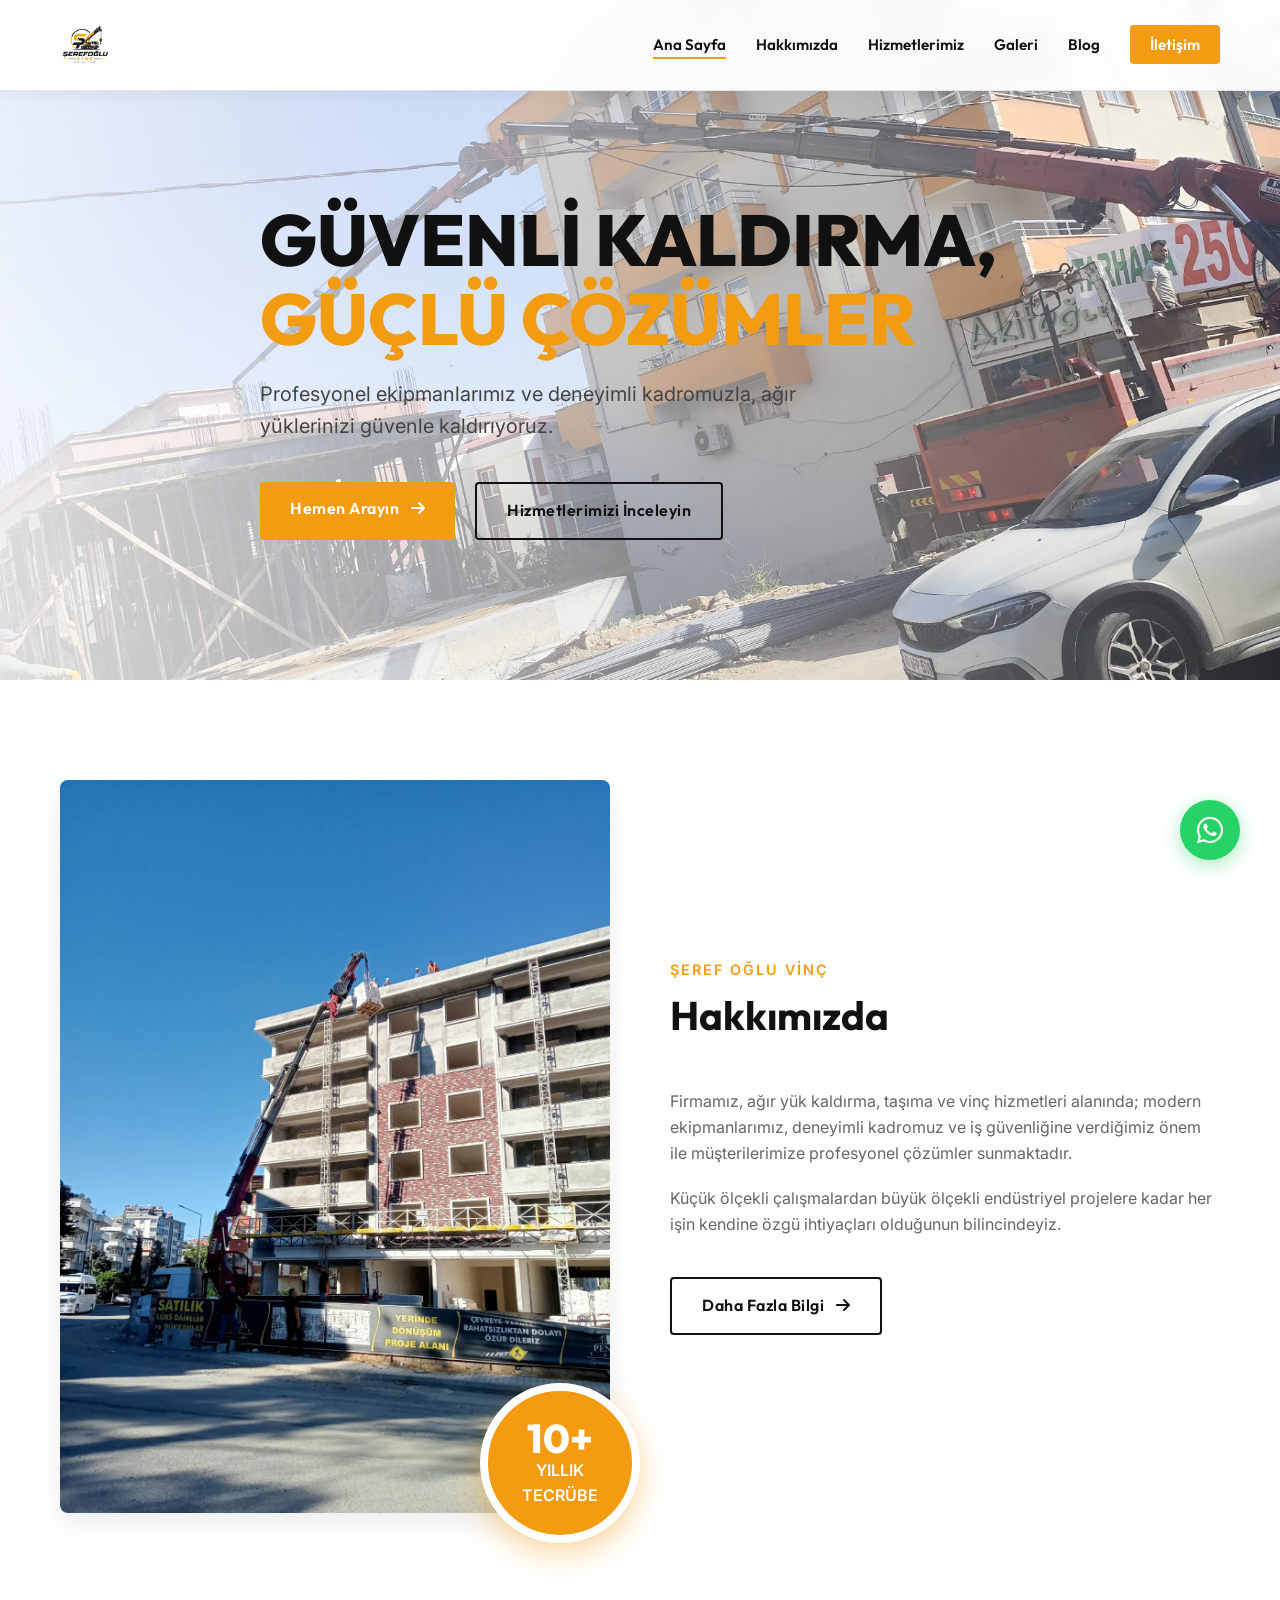
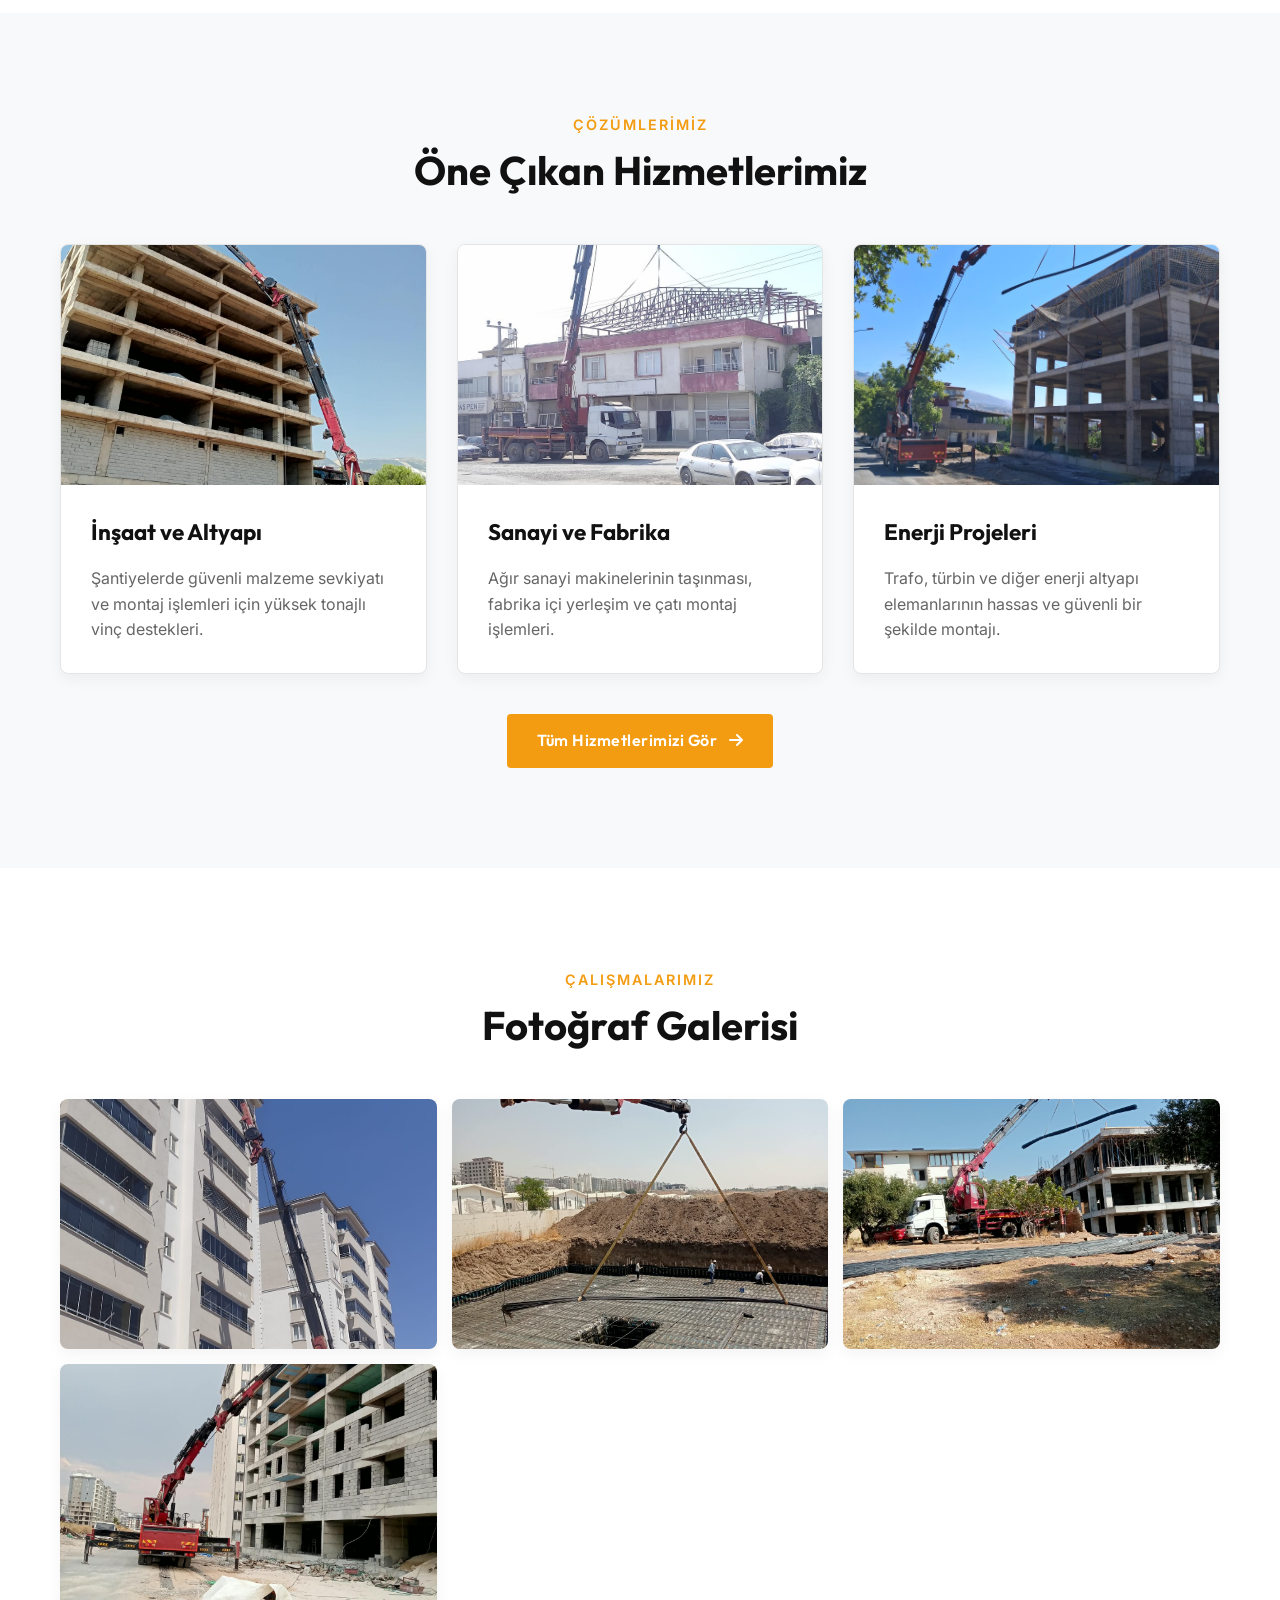
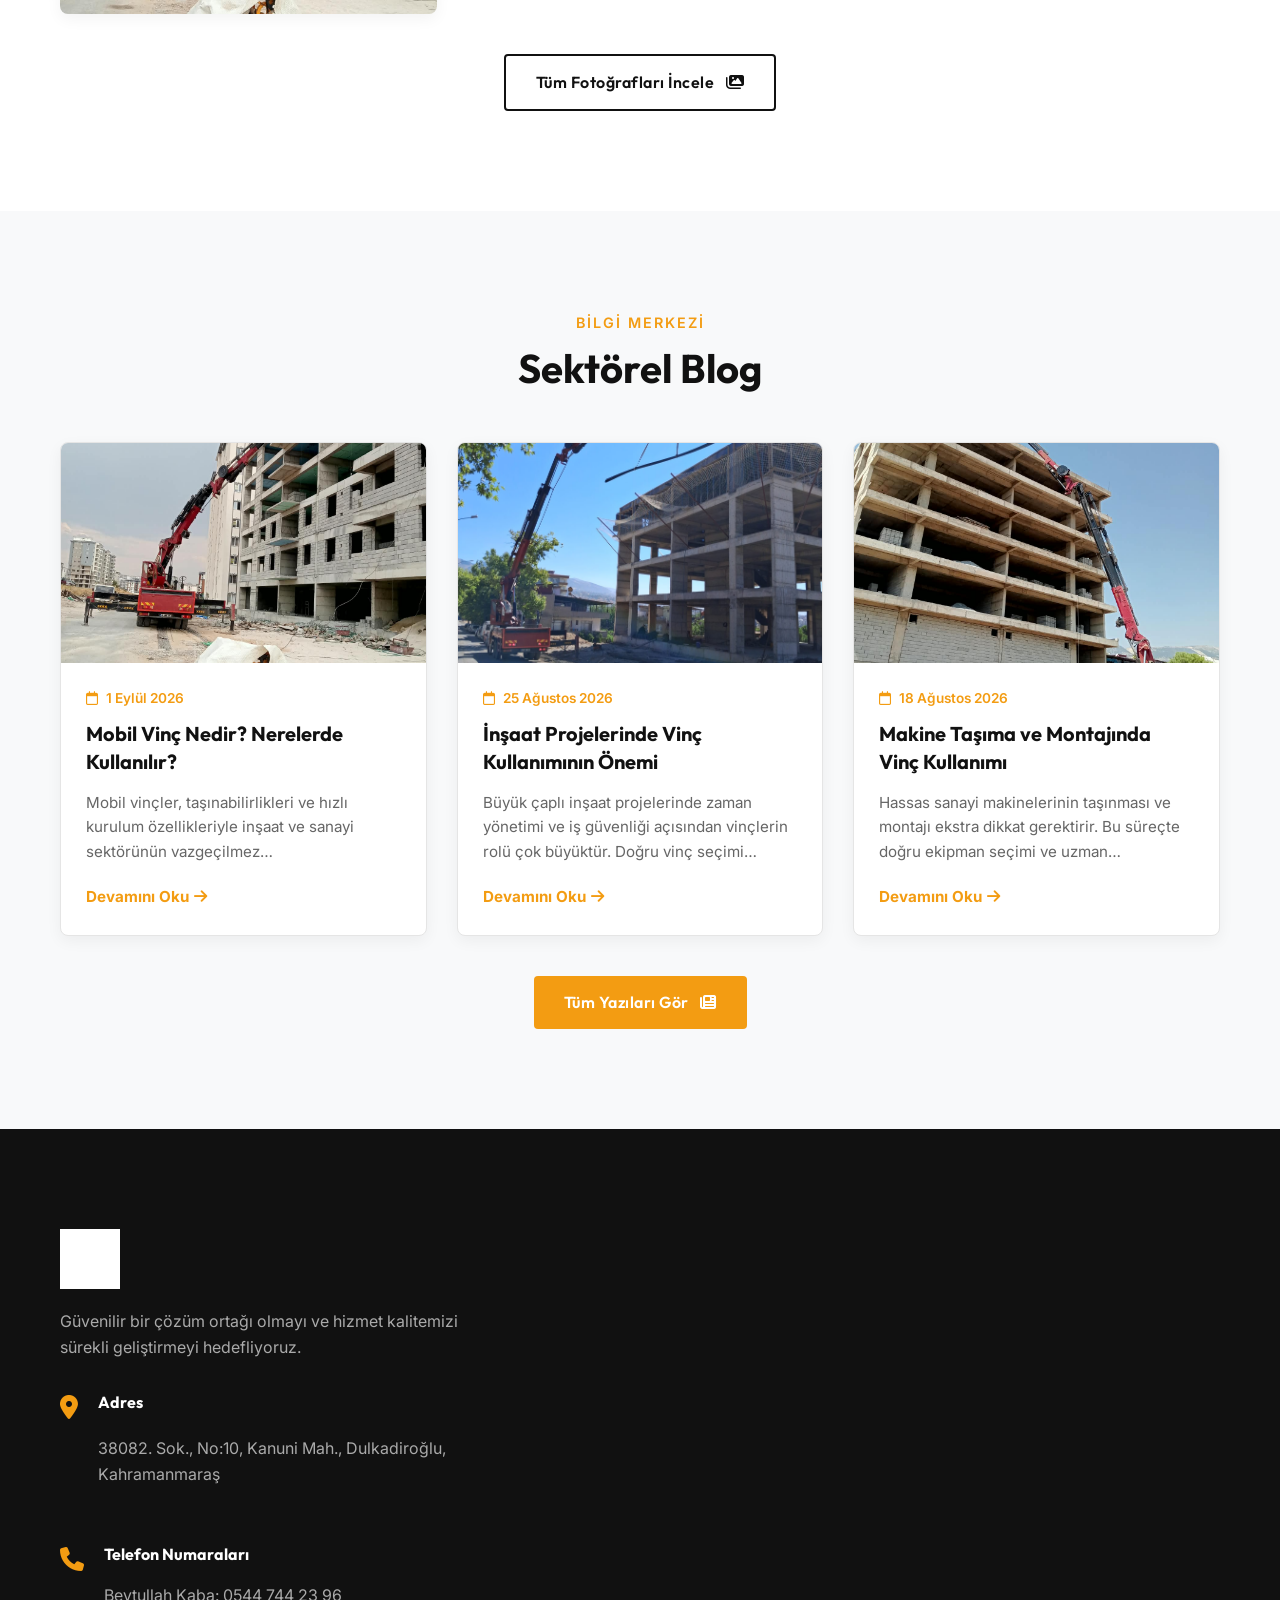
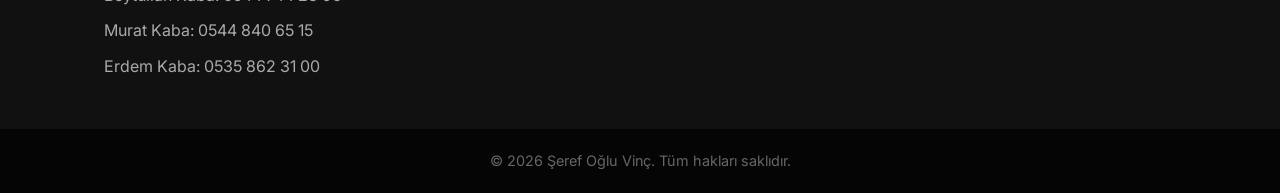
==== commit 01c0bcd6: "Google Ads tracking kodu tüm sayfalara eklendi" ====
--- a/index.html
+++ b/index.html
@@ -1,6 +1,15 @@
 <!DOCTYPE html>
 <html lang="tr">
 <head>
+    <!-- Google tag (gtag.js) -->
+    <script async src="https://www.googletagmanager.com/gtag/js?id=AW-18372658950"></script>
+    <script>
+      window.dataLayer = window.dataLayer || [];
+      function gtag(){dataLayer.push(arguments);}
+      gtag('js', new Date());
+
+      gtag('config', 'AW-18372658950');
+    </script>
     <meta charset="UTF-8">
     <meta name="viewport" content="width=device-width, initial-scale=1.0">
     <title>Şeref Oğlu Vinç | Güvenli Kaldırma, Güçlü Çözümler</title>
--- a/css/style.css
+++ b/css/style.css
@@ -273,8 +273,7 @@
    ========================================================================== */
 .hero {
     position: relative;
-    height: 100vh;
-    min-height: 600px;
+    padding: 200px 0 140px;
     display: flex;
     align-items: center;
     overflow: hidden;
@@ -314,7 +313,7 @@
     left: 0;
     width: 100%;
     height: 100%;
-    background: linear-gradient(90deg, rgba(255,255,255,0.95) 0%, rgba(255,255,255,0.8) 50%, rgba(255,255,255,0.3) 100%);
+    background: linear-gradient(90deg, rgba(255,255,255,0.85) 0%, rgba(255,255,255,0.5) 50%, rgba(255,255,255,0.1) 100%);
     z-index: 2;
 }
 
@@ -1074,7 +1073,7 @@
 
     /* Hero */
     .hero {
-        min-height: 500px;
+        padding: 140px 0 80px;
     }
 
     .hero h1 {
